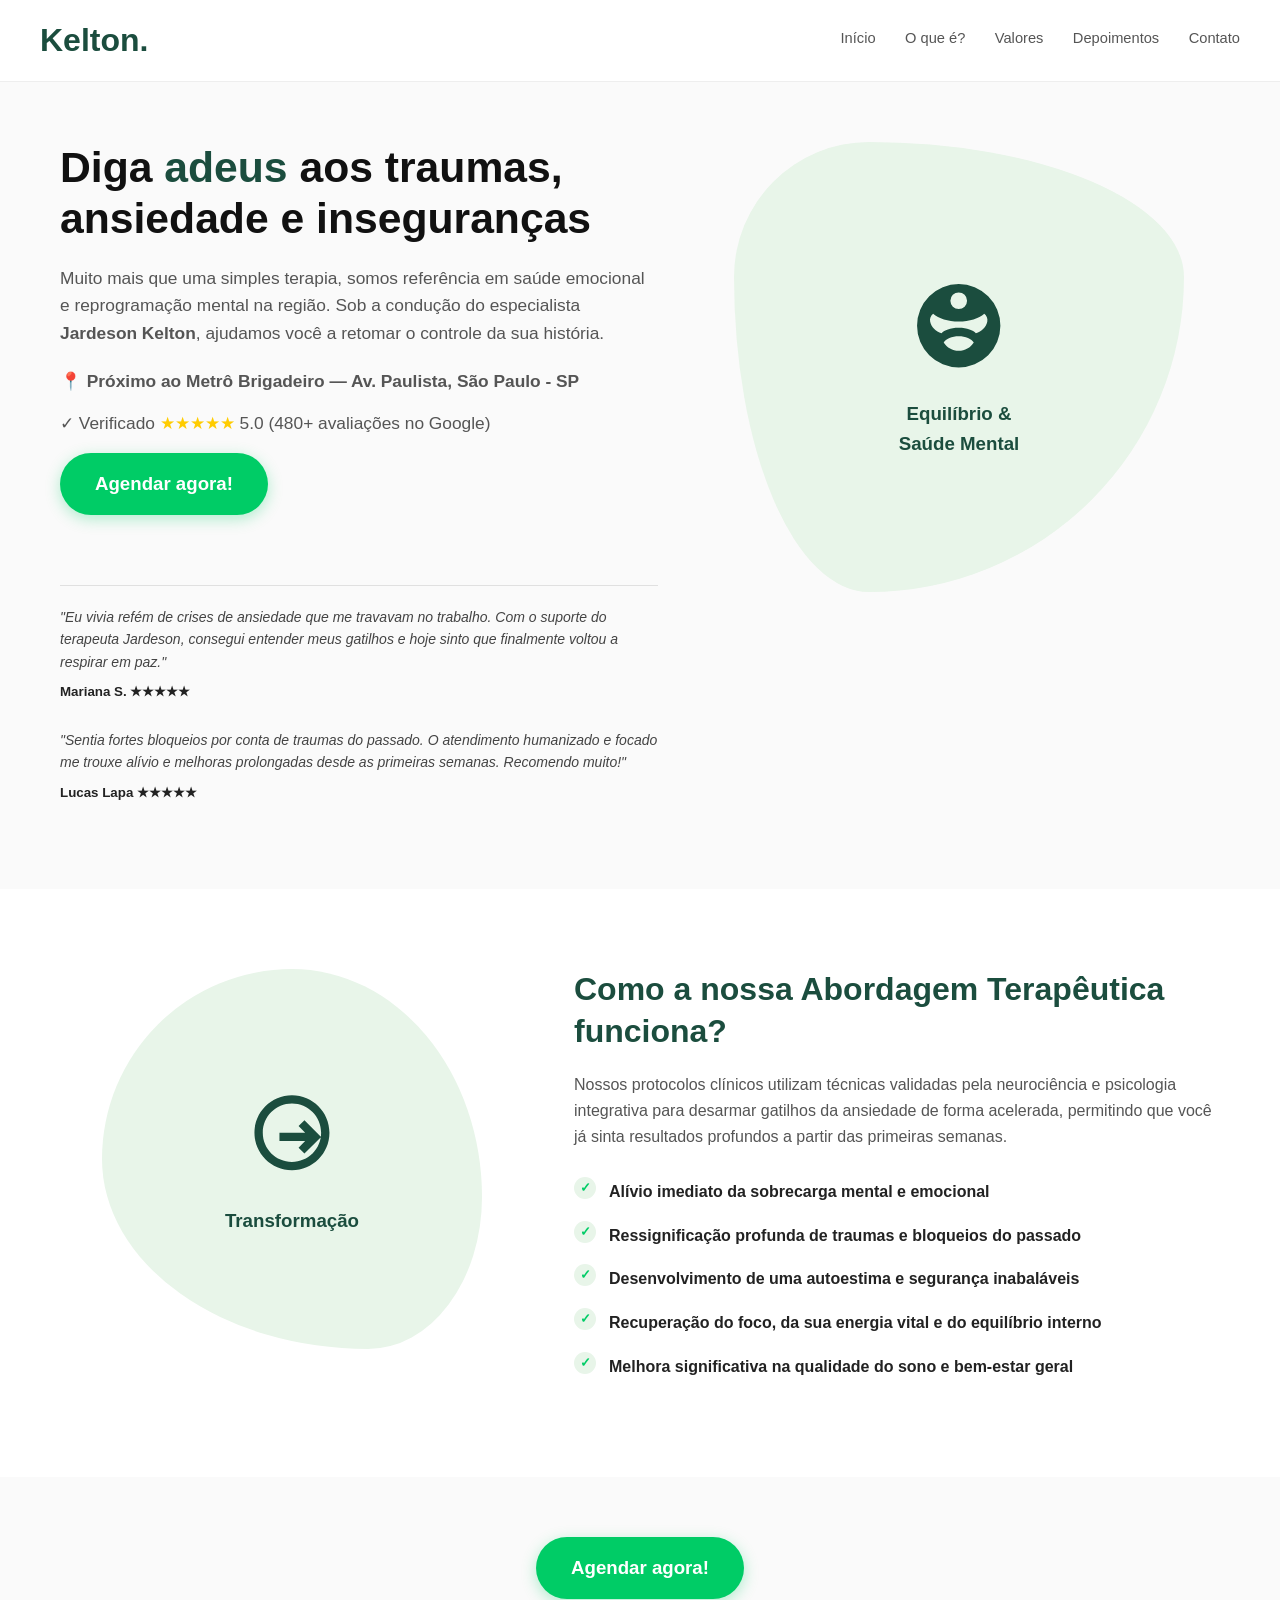
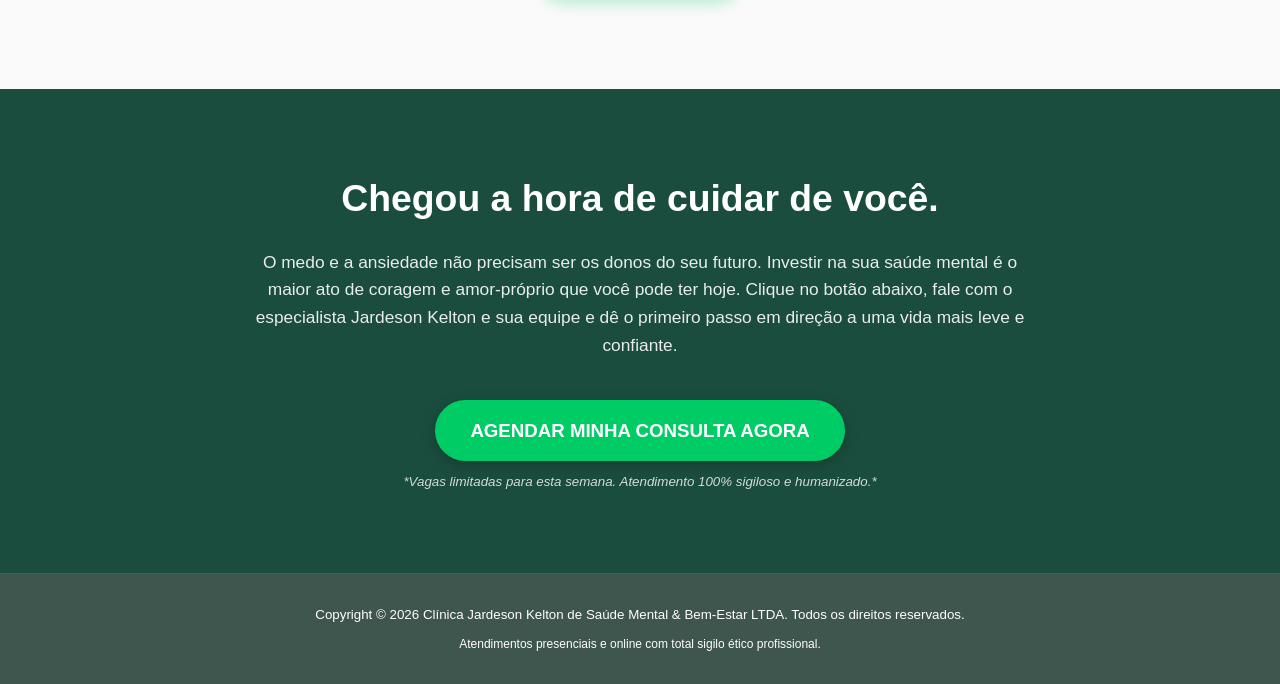
==== JK_LANDPAGE.HTML @ 59429563 "First commit" ====
<!DOCTYPE html>
<html lang="pt-BR">
<head>
    <meta charset="UTF-8">
    <meta name="viewport" content="width=device-width, initial-scale=1.0">
    <title>Clínica Jardeson Kelton - Vença Traumas, Ansiedade e Inseguranças</title>
    <style>
        * {
            box-sizing: border-box;
            margin: 0;
            padding: 0;
            font-family: 'Helvetica Neue', Helvetica, Arial, sans-serif;
        }

        body {
            background-color: #fafafa;
            color: #333333;
            line-height: 1.6;
        }

        header {
            background-color: #ffffff;
            padding: 15px 40px;
            display: block;
            border-bottom: 1px solid #eeeeee;
            position: sticky;
            top: 0;
            z-index: 1000;
        }

        .header-container {
            max-width: 1200px;
            margin: 0 auto;
            display: block;
        }

        .logo {
            float: left;
            font-size: 24pt;
            font-weight: bold;
            color: #1b4d3e;
            text-decoration: none;
        }

        .nav-menu {
            float: right;
            list-style: none;
            margin-top: 10px;
        }

        .nav-menu li {
            display: inline-block;
            margin-left: 25px;
        }

        .nav-menu li a {
            text-decoration: none;
            color: #555555;
            font-size: 11pt;
            font-weight: 500;
        }

        .nav-menu li a:hover {
            color: #1b4d3e;
        }

        .clearfix::after {
            content: "";
            clear: both;
            display: table;
        }

        .hero-section {
            max-width: 1200px;
            margin: 60px auto;
            padding: 0 20px;
        }

        .hero-left {
            width: 55%;
            float: left;
            padding-right: 40px;
        }

        .hero-right {
            width: 45%;
            float: right;
            text-align: center;
        }

        .hero-left h1 {
            font-size: 32pt;
            color: #111111;
            line-height: 1.2;
            margin-bottom: 20px;
            font-weight: 700;
        }

        .hero-left h1 span {
            color: #1b4d3e;
        }

        .hero-left p {
            font-size: 13pt;
            color: #555555;
            margin-bottom: 15px;
        }

        .location-info {
            font-size: 11pt;
            color: #444444;
            margin-top: 20px;
            margin-bottom: 10px;
            font-weight: bold;
        }

        .rating-info {
            font-size: 10pt;
            color: #666666;
            margin-bottom: 30px;
        }

        .stars {
            color: #ffcc00;
        }

        .btn-cta {
            display: inline-block;
            background-color: #00cc66;
            color: #ffffff;
            text-decoration: none;
            padding: 16px 35px;
            border-radius: 50px;
            font-size: 14pt;
            font-weight: bold;
            box-shadow: 0 4px 15px rgba(0, 204, 102, 0.3);
            transition: background 0.3s;
            margin-bottom: 30px;
        }

        .btn-cta:hover {
            background-color: #00b359;
        }

        .testimonial-mini {
            margin-top: 40px;
            border-top: 1px solid #e0e0e0;
            padding-top: 20px;
        }

        .testimonial-item {
            margin-bottom: 25px;
        }

        .testimonial-item p {
            font-style: italic;
            font-size: 10.5pt;
            color: #444444;
            margin-bottom: 5px;
        }

        .testimonial-author {
            font-size: 10pt;
            font-weight: bold;
            color: #222222;
        }

        .illustration-box {
            background-color: #e8f5e9;
            border-radius: 30% 70% 70% 30% / 30% 30% 70% 70%;
            padding: 40px;
            display: inline-block;
            width: 100%;
            max-width: 450px;
            height: 450px;
            position: relative;
        }

        .illustration-placeholder {
            position: absolute;
            top: 50%;
            left: 50%;
            transform: translate(-50%, -50%);
            color: #1b4d3e;
            text-align: center;
        }

        .illustration-placeholder svg {
            width: 100px;
            height: 100px;
            fill: #1b4d3e;
            margin-bottom: 15px;
        }

        .features-section {
            background-color: #ffffff;
            padding: 80px 0;
            margin-top: 60px;
        }

        .features-container {
            max-width: 1200px;
            margin: 0 auto;
            padding: 0 20px;
        }

        .features-left {
            width: 40%;
            float: left;
            text-align: center;
        }

        .features-right {
            width: 60%;
            float: right;
            padding-left: 50px;
        }

        .features-right h2 {
            font-size: 24pt;
            color: #1b4d3e;
            margin-bottom: 20px;
            line-height: 1.3;
        }

        .features-right p {
            font-size: 12pt;
            color: #555555;
            margin-bottom: 30px;
        }

        .feature-list {
            list-style: none;
        }

        .feature-list li {
            font-size: 12pt;
            font-weight: bold;
            color: #222222;
            margin-bottom: 18px;
            position: relative;
            padding-left: 35px;
        }

        .feature-list li::before {
            content: "✓";
            position: absolute;
            left: 0;
            top: -2px;
            width: 22px;
            height: 22px;
            background-color: #e8f5e9;
            color: #00cc66;
            border-radius: 50%;
            text-align: center;
            line-height: 22px;
            font-size: 10pt;
        }

        .cta-center-section {
            text-align: center;
            padding: 60px 20px;
            background-color: #fafafa;
        }

        .final-cta-section {
            background-color: #1b4d3e;
            color: #ffffff;
            padding: 80px 20px;
            text-align: center;
        }

        .final-cta-container {
            max-width: 800px;
            margin: 0 auto;
        }

        .final-cta-container h2 {
            font-size: 28pt;
            margin-bottom: 20px;
        }

        .final-cta-container p {
            font-size: 13pt;
            margin-bottom: 40px;
            opacity: 0.9;
        }

        .final-cta-container .btn-cta {
            background-color: #00cc66;
            box-shadow: 0 4px 15px rgba(0, 0, 0, 0.2);
        }

        .final-cta-container .btn-cta:hover {
            background-color: #00b359;
        }

        .sub-text {
            display: block;
            font-size: 10pt;
            margin-top: -20px;
            opacity: 0.8;
            font-style: italic;
        }

        footer {
            background-color: #112e24;
            color: #ffffff;
            padding: 30px 20px;
            text-align: center;
            font-size: 10pt;
            opacity: 0.8;
            border-top: 1px solid #163d30;
        }

        @media (max-width: 768px) {
            .hero-left, .hero-right, .features-left, .features-right {
                width: 100%;
                float: none;
                padding: 0;
            }
            .features-right {
                margin-top: 40px;
            }
            .nav-menu {
                display: none;
            }
            .hero-left h1 {
                font-size: 24pt;
            }
        }
    </style>
</head>
<body>

    <header class="clearfix">
        <div class="header-container">
            <a href="#" class="logo">Kelton<span>.</span></a>
            <ul class="nav-menu">
                <li><a href="#">Início</a></li>
                <li><a href="#">O que é?</a></li>
                <li><a href="#">Valores</a></li>
                <li><a href="#">Depoimentos</a></li>
                <li><a href="#">Contato</a></li>
            </ul>
        </div>
    </header>

    <section class="hero-section clearfix">
        <div class="hero-left">
            <h1>Diga <span>adeus</span> aos traumas, ansiedade e inseguranças</h1>
            <p>Muito mais que uma simples terapia, somos referência em saúde emocional e reprogramação mental na região. Sob a condução do especialista <strong>Jardeson Kelton</strong>, ajudamos você a retomar o controle da sua história.</p>
            
            <p class="location-info">📍 Próximo ao Metrô Brigadeiro — Av. Paulista, São Paulo - SP</p>
            <p class="rating-info">✓ Verificado <span class="stars">★★★★★</span> 5.0 (480+ avaliações no Google)</p>
            
            <a href="https://wa.me/5111111111" class="btn-cta">Agendar agora!</a>

            <div class="testimonial-mini">
                <div class="testimonial-item">
                    <p>"Eu vivia refém de crises de ansiedade que me travavam no trabalho. Com o suporte do terapeuta Jardeson, consegui entender meus gatilhos e hoje sinto que finalmente voltou a respirar em paz."</p>
                    <span class="testimonial-author">Mariana S. ★★★★★</span>
                </div>
                <div class="testimonial-item">
                    <p>"Sentia fortes bloqueios por conta de traumas do passado. O atendimento humanizado e focado me trouxe alívio e melhoras prolongadas desde as primeiras semanas. Recomendo muito!"</p>
                    <span class="testimonial-author">Lucas Lapa ★★★★★</span>
                </div>
            </div>
        </div>

        <div class="hero-right">
            <div class="illustration-box">
                <div class="illustration-placeholder">
                    <svg viewBox="0 0 24 24">
                        <path d="M12,2A10,10 0 0,0 2,12A10,10 0 0,0 12,22A10,10 0 0,0 22,12A10,10 0 0,0 12,2M12,4A2,2 0 0,1 14,6A2,2 0 0,1 12,8A2,2 0 0,1 10,6A2,2 0 0,1 12,4M12,18C10.5,18 9.17,17.24 8.39,16C8.89,15.11 10.37,14.5 12,14.5C13.63,14.5 15.11,15.11 15.61,16C14.83,17.24 13.5,18 12,18M18.86,11C18.61,12.35 17.5,13.43 16.12,13.78C15.4,13.13 14.1,12.5 12,12.5C9.9,12.5 8.6,13.13 7.88,13.78C6.5,13.43 5.39,12.35 5.14,11C5,10.26 5.31,9.54 5.86,9.11C7.2,10.23 9.39,11 12,11C14.61,11 16.8,10.23 18.14,9.11C18.69,9.54 19,10.26 18.86,11Z"/>
                    </svg>
                    <h3>Equilíbrio & <br>Saúde Mental</h3>
                </div>
            </div>
        </div>
    </section>

    <section class="features-section clearfix">
        <div class="features-container">
            <div class="features-left">
                <div class="illustration-box" style="border-radius: 50% 50% 30% 70% / 50% 60% 40% 50%; max-width: 380px; height: 380px;">
                    <div class="illustration-placeholder">
                        <svg viewBox="0 0 24 24">
                            <path d="M12,3c-4.97,0-9,4.03-9,9s4.03,9,9,9s9-4.03,9-9S16.97,3,12,3z M12,19c-3.87,0-7-3.13-7-7s3.13-7,7-7s7,3.13,7,7S15.87,19,12,19z M15,9l-1.41,1.41L15.17,12H9v2h6.17l-1.59,1.59L15,17l4-4L15,9z"/>
                        </svg>
                        <h3>Transformação</h3>
                    </div>
                </div>
            </div>

            <div class="features-right">
                <h2>Como a nossa Abordagem Terapêutica funciona?</h2>
                <p>Nossos protocolos clínicos utilizam técnicas validadas pela neurociência e psicologia integrativa para desarmar gatilhos da ansiedade de forma acelerada, permitindo que você já sinta resultados profundos a partir das primeiras semanas.</p>
                
                <ul class="feature-list">
                    <li>Alívio imediato da sobrecarga mental e emocional</li>
                    <li>Ressignificação profunda de traumas e bloqueios do passado</li>
                    <li>Desenvolvimento de uma autoestima e segurança inabaláveis</li>
                    <li>Recuperação do foco, da sua energia vital e do equilíbrio interno</li>
                    <li>Melhora significativa na qualidade do sono e bem-estar geral</li>
                </ul>
            </div>
        </div>
    </section>

    <section class="cta-center-section">
        <a href="https://wa.me/5111111111" class="btn-cta">Agendar agora!</a>
    </section>

    <section class="final-cta-section">
        <div class="final-cta-container">
            <h2>Chegou a hora de cuidar de você.</h2>
            <p>O medo e a ansiedade não precisam ser os donos do seu futuro. Investir na sua saúde mental é o maior ato de coragem e amor-próprio que você pode ter hoje. Clique no botão abaixo, fale com o especialista Jardeson Kelton e sua equipe e dê o primeiro passo em direção a uma vida mais leve e confiante.</p>
            <a href="https://wa.me/5111111111" class="btn-cta">AGENDAR MINHA CONSULTA AGORA</a>
            <span class="sub-text">*Vagas limitadas para esta semana. Atendimento 100% sigiloso e humanizado.*</span>
        </div>
    </section>

    <footer>
        <p>Copyright © 2026 Clínica Jardeson Kelton de Saúde Mental & Bem-Estar LTDA. Todos os direitos reservados.</p>
        <p style="margin-top: 10px; font-size: 9pt;">Atendimentos presenciais e online com total sigilo ético profissional.</p>
    </footer>

</body>
</html>
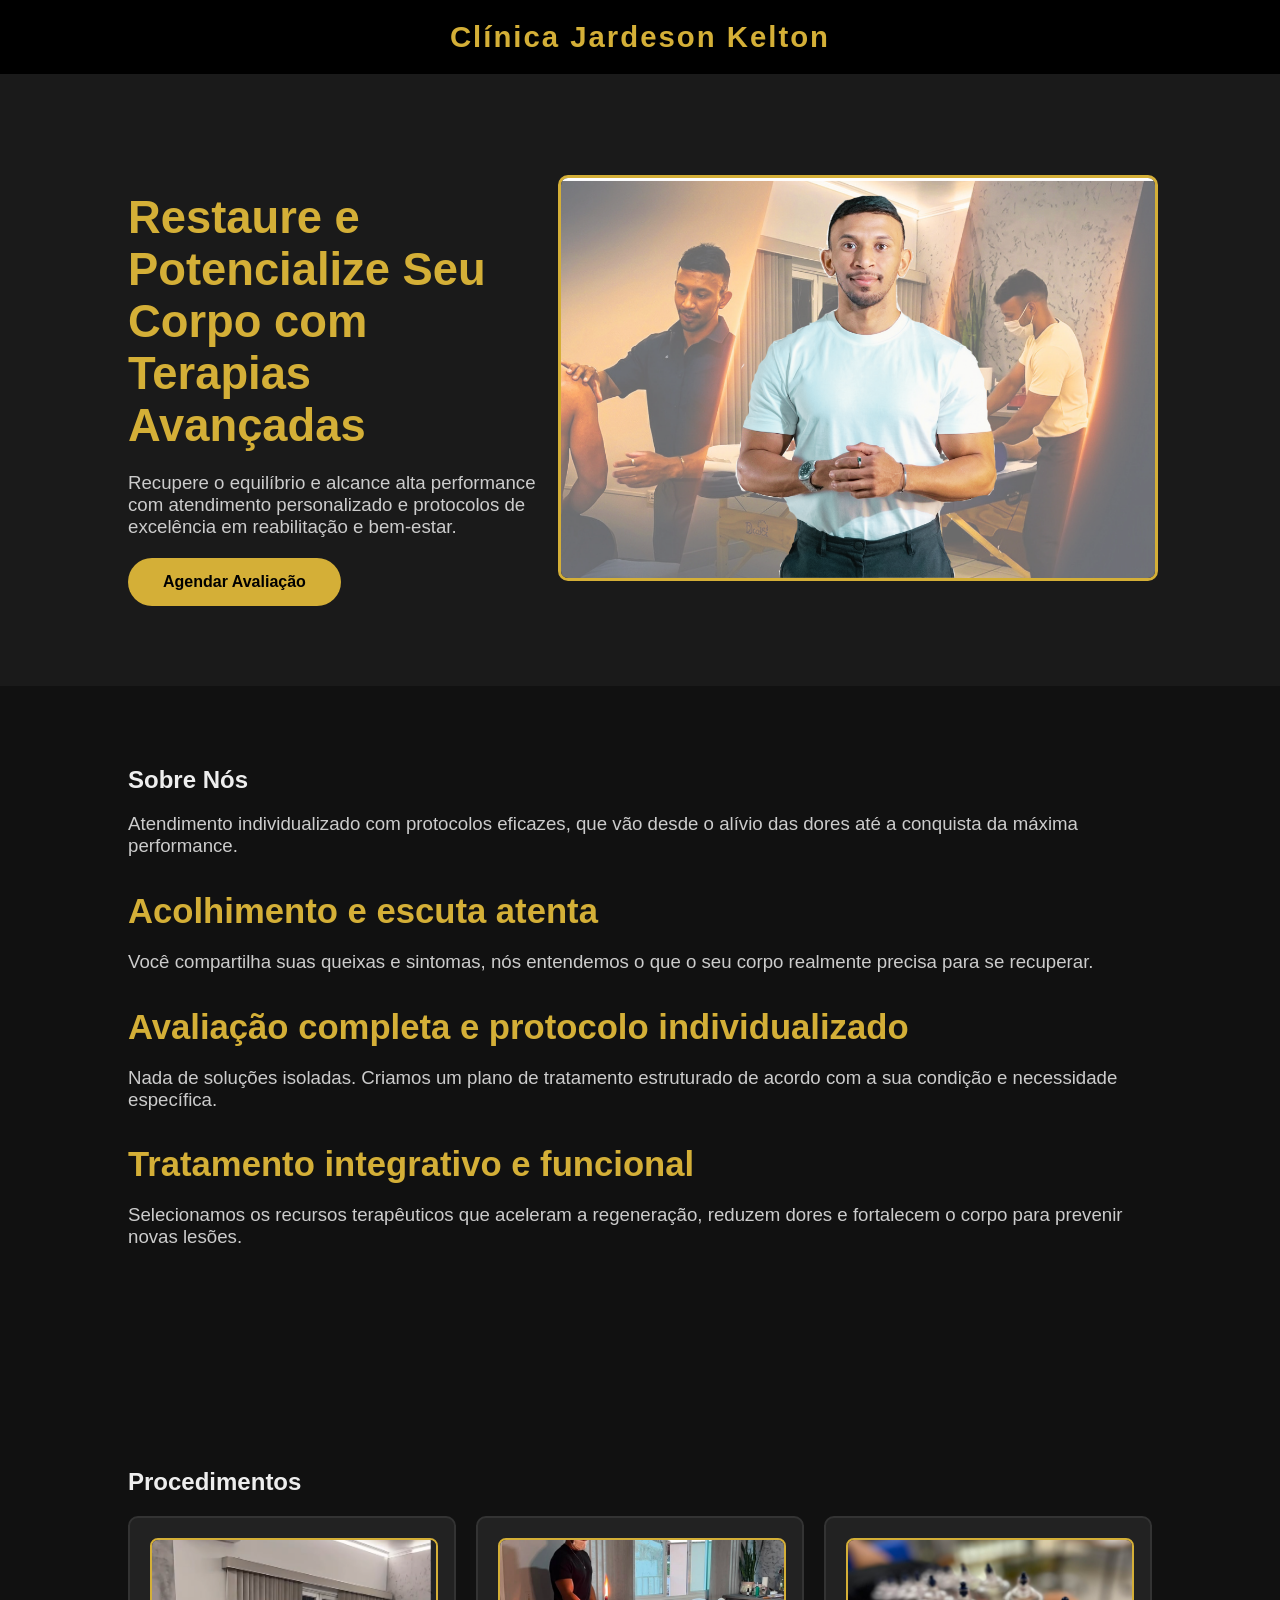
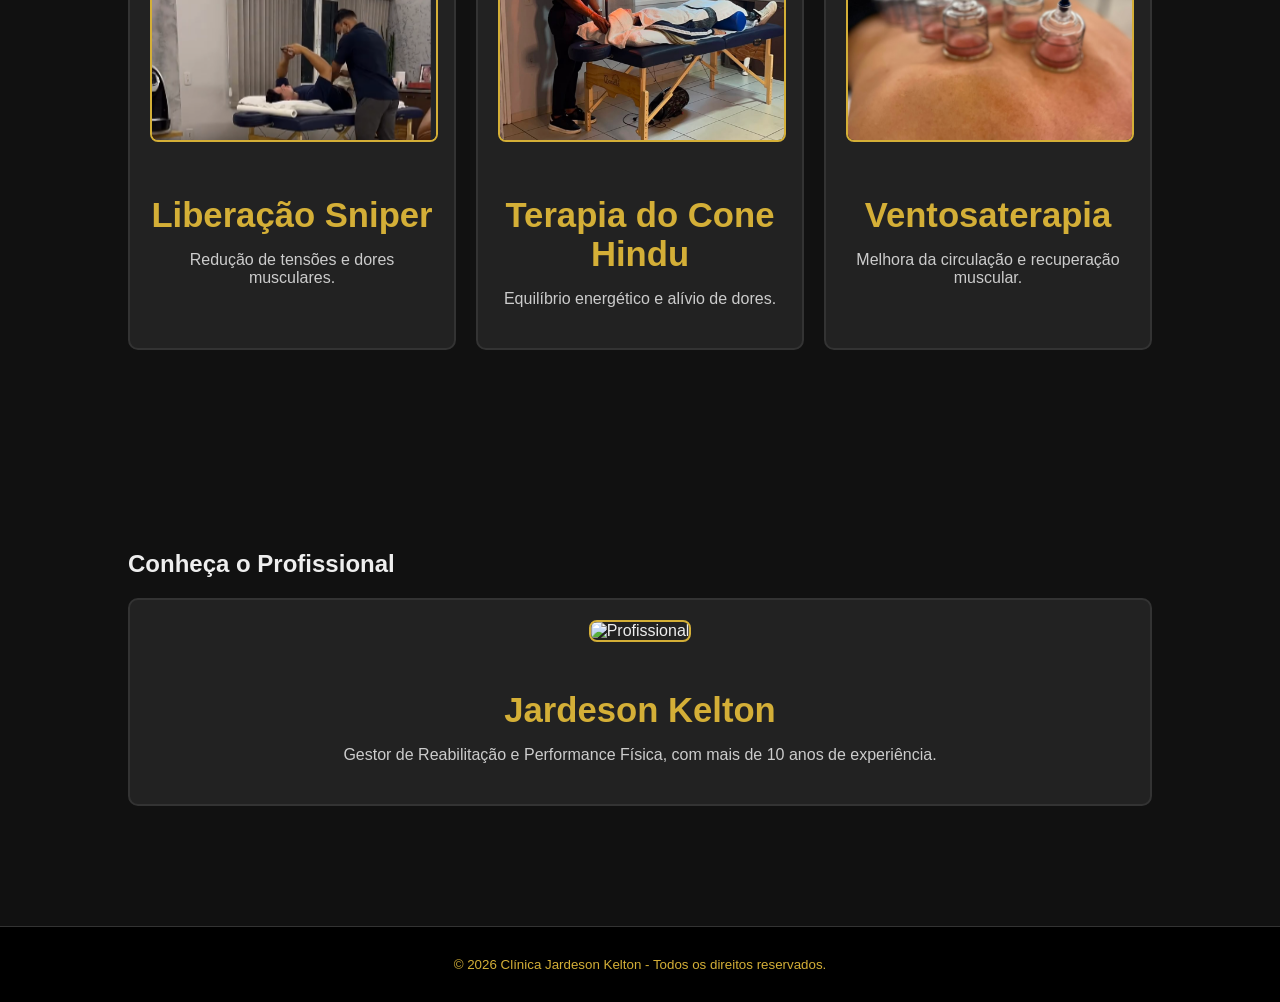
==== commit 21b6977d: "jk landinoage" ====
--- a/JK_LANDPAGE.HTML
+++ b/JK_LANDPAGE.HTML
@@ -1,430 +1,219 @@
 <!DOCTYPE html>
 <html lang="pt-BR">
 <head>
-    <meta charset="UTF-8">
-    <meta name="viewport" content="width=device-width, initial-scale=1.0">
-    <title>Clínica Jardeson Kelton - Vença Traumas, Ansiedade e Inseguranças</title>
-    <style>
-        * {
-            box-sizing: border-box;
-            margin: 0;
-            padding: 0;
-            font-family: 'Helvetica Neue', Helvetica, Arial, sans-serif;
-        }
-
-        body {
-            background-color: #fafafa;
-            color: #333333;
-            line-height: 1.6;
-        }
-
-        header {
-            background-color: #ffffff;
-            padding: 15px 40px;
-            display: block;
-            border-bottom: 1px solid #eeeeee;
-            position: sticky;
-            top: 0;
-            z-index: 1000;
-        }
-
-        .header-container {
-            max-width: 1200px;
-            margin: 0 auto;
-            display: block;
-        }
-
-        .logo {
-            float: left;
-            font-size: 24pt;
-            font-weight: bold;
-            color: #1b4d3e;
-            text-decoration: none;
-        }
-
-        .nav-menu {
-            float: right;
-            list-style: none;
-            margin-top: 10px;
-        }
-
-        .nav-menu li {
-            display: inline-block;
-            margin-left: 25px;
-        }
-
-        .nav-menu li a {
-            text-decoration: none;
-            color: #555555;
-            font-size: 11pt;
-            font-weight: 500;
-        }
-
-        .nav-menu li a:hover {
-            color: #1b4d3e;
-        }
-
-        .clearfix::after {
-            content: "";
-            clear: both;
-            display: table;
-        }
-
-        .hero-section {
-            max-width: 1200px;
-            margin: 60px auto;
-            padding: 0 20px;
-        }
-
-        .hero-left {
-            width: 55%;
-            float: left;
-            padding-right: 40px;
-        }
-
-        .hero-right {
-            width: 45%;
-            float: right;
-            text-align: center;
-        }
-
-        .hero-left h1 {
-            font-size: 32pt;
-            color: #111111;
-            line-height: 1.2;
-            margin-bottom: 20px;
-            font-weight: 700;
-        }
-
-        .hero-left h1 span {
-            color: #1b4d3e;
-        }
-
-        .hero-left p {
-            font-size: 13pt;
-            color: #555555;
-            margin-bottom: 15px;
-        }
-
-        .location-info {
-            font-size: 11pt;
-            color: #444444;
-            margin-top: 20px;
-            margin-bottom: 10px;
-            font-weight: bold;
-        }
-
-        .rating-info {
-            font-size: 10pt;
-            color: #666666;
-            margin-bottom: 30px;
-        }
-
-        .stars {
-            color: #ffcc00;
-        }
-
-        .btn-cta {
-            display: inline-block;
-            background-color: #00cc66;
-            color: #ffffff;
-            text-decoration: none;
-            padding: 16px 35px;
-            border-radius: 50px;
-            font-size: 14pt;
-            font-weight: bold;
-            box-shadow: 0 4px 15px rgba(0, 204, 102, 0.3);
-            transition: background 0.3s;
-            margin-bottom: 30px;
-        }
-
-        .btn-cta:hover {
-            background-color: #00b359;
-        }
-
-        .testimonial-mini {
-            margin-top: 40px;
-            border-top: 1px solid #e0e0e0;
-            padding-top: 20px;
-        }
-
-        .testimonial-item {
-            margin-bottom: 25px;
-        }
-
-        .testimonial-item p {
-            font-style: italic;
-            font-size: 10.5pt;
-            color: #444444;
-            margin-bottom: 5px;
-        }
-
-        .testimonial-author {
-            font-size: 10pt;
-            font-weight: bold;
-            color: #222222;
-        }
-
-        .illustration-box {
-            background-color: #e8f5e9;
-            border-radius: 30% 70% 70% 30% / 30% 30% 70% 70%;
-            padding: 40px;
-            display: inline-block;
-            width: 100%;
-            max-width: 450px;
-            height: 450px;
-            position: relative;
-        }
-
-        .illustration-placeholder {
-            position: absolute;
-            top: 50%;
-            left: 50%;
-            transform: translate(-50%, -50%);
-            color: #1b4d3e;
-            text-align: center;
-        }
-
-        .illustration-placeholder svg {
-            width: 100px;
-            height: 100px;
-            fill: #1b4d3e;
-            margin-bottom: 15px;
-        }
-
-        .features-section {
-            background-color: #ffffff;
-            padding: 80px 0;
-            margin-top: 60px;
-        }
-
-        .features-container {
-            max-width: 1200px;
-            margin: 0 auto;
-            padding: 0 20px;
-        }
-
-        .features-left {
-            width: 40%;
-            float: left;
-            text-align: center;
-        }
-
-        .features-right {
-            width: 60%;
-            float: right;
-            padding-left: 50px;
-        }
-
-        .features-right h2 {
-            font-size: 24pt;
-            color: #1b4d3e;
-            margin-bottom: 20px;
-            line-height: 1.3;
-        }
-
-        .features-right p {
-            font-size: 12pt;
-            color: #555555;
-            margin-bottom: 30px;
-        }
-
-        .feature-list {
-            list-style: none;
-        }
-
-        .feature-list li {
-            font-size: 12pt;
-            font-weight: bold;
-            color: #222222;
-            margin-bottom: 18px;
-            position: relative;
-            padding-left: 35px;
-        }
-
-        .feature-list li::before {
-            content: "✓";
-            position: absolute;
-            left: 0;
-            top: -2px;
-            width: 22px;
-            height: 22px;
-            background-color: #e8f5e9;
-            color: #00cc66;
-            border-radius: 50%;
-            text-align: center;
-            line-height: 22px;
-            font-size: 10pt;
-        }
-
-        .cta-center-section {
-            text-align: center;
-            padding: 60px 20px;
-            background-color: #fafafa;
-        }
-
-        .final-cta-section {
-            background-color: #1b4d3e;
-            color: #ffffff;
-            padding: 80px 20px;
-            text-align: center;
-        }
-
-        .final-cta-container {
-            max-width: 800px;
-            margin: 0 auto;
-        }
-
-        .final-cta-container h2 {
-            font-size: 28pt;
-            margin-bottom: 20px;
-        }
-
-        .final-cta-container p {
-            font-size: 13pt;
-            margin-bottom: 40px;
-            opacity: 0.9;
-        }
-
-        .final-cta-container .btn-cta {
-            background-color: #00cc66;
-            box-shadow: 0 4px 15px rgba(0, 0, 0, 0.2);
-        }
-
-        .final-cta-container .btn-cta:hover {
-            background-color: #00b359;
-        }
-
-        .sub-text {
-            display: block;
-            font-size: 10pt;
-            margin-top: -20px;
-            opacity: 0.8;
-            font-style: italic;
-        }
-
-        footer {
-            background-color: #112e24;
-            color: #ffffff;
-            padding: 30px 20px;
-            text-align: center;
-            font-size: 10pt;
-            opacity: 0.8;
-            border-top: 1px solid #163d30;
-        }
-
-        @media (max-width: 768px) {
-            .hero-left, .hero-right, .features-left, .features-right {
-                width: 100%;
-                float: none;
-                padding: 0;
-            }
-            .features-right {
-                margin-top: 40px;
-            }
-            .nav-menu {
-                display: none;
-            }
-            .hero-left h1 {
-                font-size: 24pt;
-            }
-        }
-    </style>
+  <meta charset="UTF-8">
+  <meta name="viewport" content="width=device-width, initial-scale=1.0">
+  <title>Clínica Jardeson Kelton</title>
+  <style>
+    body {
+      margin: 0;
+      font-family: 'Helvetica Neue', Arial, sans-serif;
+      background-color: #111; /* fundo escuro */
+      color: #eee;
+    }
+
+    header {
+      background: #000;
+      color: #d4af37; /* dourado */
+      padding: 20px 40px;
+      text-align: center;
+      font-size: 22pt;
+      font-weight: bold;
+      letter-spacing: 2px;
+    }
+
+    .hero {
+      display: flex;
+      justify-content: space-between;
+      align-items: center;
+      padding: 80px 10%;
+      background-color: #1a1a1a;
+    }
+
+    .hero-text {
+      width: 50%;
+    }
+
+    .hero-text h1 {
+      font-size: 34pt;
+      color: #d4af37;
+      margin-bottom: 20px;
+    }
+
+    .hero-text p {
+      font-size: 14pt;
+      margin-bottom: 20px;
+      color: #ccc;
+    }
+
+    .hero-text .btn {
+      display: inline-block;
+      background: #d4af37;
+      color: #000;
+      padding: 15px 35px;
+      border-radius: 30px;
+      text-decoration: none;
+      font-weight: bold;
+      transition: 0.3s;
+    }
+
+    .hero-text .btn:hover {
+      background: #b7952b;
+    }
+
+    .hero-img {
+      width: 69%;
+    }
+
+    .hero-img img {
+      width: 100%;
+      height: 400px; /* tamanho padrão da foto */
+      object-fit: cover;
+      border-radius: 10px;
+      border: 3px solid #d4af37;
+    }
+
+    section {
+      padding: 60px 10%;
+    }
+
+    section h3 {
+      font-size: 26pt;
+      margin-bottom: 20px;
+      color: #d4af37;
+    }
+
+    h3 {
+  color: #d4af37; /* dourado */
+  margin-bottom: 10px;
+}
+
+p {
+  color: #ccc;
+  font-size: 14pt;
+  margin-bottom: 20px;
+}
+
+
+    .sobre, .procedimentos, .profissional {
+      margin-bottom: 60px;
+    }
+
+    .cards {
+      display: flex;
+      flex-wrap: wrap;
+      gap: 20px;
+    }
+
+    .card {
+      flex: 1 1 250px;
+      background: #222;
+      padding: 20px;
+      border-radius: 10px;
+      text-align: center;
+      border: 2px solid #333;
+      transition: 0.3s;
+    }
+
+    .card:hover {
+      border-color: #d4af37;
+    }
+
+    .card img {
+      width: 100%;
+      height: 200px; /* tamanho padrão das fotos dos cards */
+      object-fit: cover;
+      border-radius: 8px;
+      margin-bottom: 15px;
+      border: 2px solid #d4af37;
+    }
+
+    .card h3 {
+      color: #d4af37;
+      margin-bottom: 10px;
+    }
+
+    .card p {
+      color: #ccc;
+      font-size: 12pt;
+    }
+
+    footer {
+      background: #000;
+      color: #d4af37;
+      text-align: center;
+      padding: 30px;
+      font-size: 10pt;
+      border-top: 1px solid #333;
+    }
+  </style>
 </head>
 <body>
 
-    <header class="clearfix">
-        <div class="header-container">
-            <a href="#" class="logo">Kelton<span>.</span></a>
-            <ul class="nav-menu">
-                <li><a href="#">Início</a></li>
-                <li><a href="#">O que é?</a></li>
-                <li><a href="#">Valores</a></li>
-                <li><a href="#">Depoimentos</a></li>
-                <li><a href="#">Contato</a></li>
-            </ul>
-        </div>
-    </header>
-
-    <section class="hero-section clearfix">
-        <div class="hero-left">
-            <h1>Diga <span>adeus</span> aos traumas, ansiedade e inseguranças</h1>
-            <p>Muito mais que uma simples terapia, somos referência em saúde emocional e reprogramação mental na região. Sob a condução do especialista <strong>Jardeson Kelton</strong>, ajudamos você a retomar o controle da sua história.</p>
-            
-            <p class="location-info">📍 Próximo ao Metrô Brigadeiro — Av. Paulista, São Paulo - SP</p>
-            <p class="rating-info">✓ Verificado <span class="stars">★★★★★</span> 5.0 (480+ avaliações no Google)</p>
-            
-            <a href="https://wa.me/5111111111" class="btn-cta">Agendar agora!</a>
-
-            <div class="testimonial-mini">
-                <div class="testimonial-item">
-                    <p>"Eu vivia refém de crises de ansiedade que me travavam no trabalho. Com o suporte do terapeuta Jardeson, consegui entender meus gatilhos e hoje sinto que finalmente voltou a respirar em paz."</p>
-                    <span class="testimonial-author">Mariana S. ★★★★★</span>
-                </div>
-                <div class="testimonial-item">
-                    <p>"Sentia fortes bloqueios por conta de traumas do passado. O atendimento humanizado e focado me trouxe alívio e melhoras prolongadas desde as primeiras semanas. Recomendo muito!"</p>
-                    <span class="testimonial-author">Lucas Lapa ★★★★★</span>
-                </div>
-            </div>
-        </div>
-
-        <div class="hero-right">
-            <div class="illustration-box">
-                <div class="illustration-placeholder">
-                    <svg viewBox="0 0 24 24">
-                        <path d="M12,2A10,10 0 0,0 2,12A10,10 0 0,0 12,22A10,10 0 0,0 22,12A10,10 0 0,0 12,2M12,4A2,2 0 0,1 14,6A2,2 0 0,1 12,8A2,2 0 0,1 10,6A2,2 0 0,1 12,4M12,18C10.5,18 9.17,17.24 8.39,16C8.89,15.11 10.37,14.5 12,14.5C13.63,14.5 15.11,15.11 15.61,16C14.83,17.24 13.5,18 12,18M18.86,11C18.61,12.35 17.5,13.43 16.12,13.78C15.4,13.13 14.1,12.5 12,12.5C9.9,12.5 8.6,13.13 7.88,13.78C6.5,13.43 5.39,12.35 5.14,11C5,10.26 5.31,9.54 5.86,9.11C7.2,10.23 9.39,11 12,11C14.61,11 16.8,10.23 18.14,9.11C18.69,9.54 19,10.26 18.86,11Z"/>
-                    </svg>
-                    <h3>Equilíbrio & <br>Saúde Mental</h3>
-                </div>
-            </div>
-        </div>
-    </section>
-
-    <section class="features-section clearfix">
-        <div class="features-container">
-            <div class="features-left">
-                <div class="illustration-box" style="border-radius: 50% 50% 30% 70% / 50% 60% 40% 50%; max-width: 380px; height: 380px;">
-                    <div class="illustration-placeholder">
-                        <svg viewBox="0 0 24 24">
-                            <path d="M12,3c-4.97,0-9,4.03-9,9s4.03,9,9,9s9-4.03,9-9S16.97,3,12,3z M12,19c-3.87,0-7-3.13-7-7s3.13-7,7-7s7,3.13,7,7S15.87,19,12,19z M15,9l-1.41,1.41L15.17,12H9v2h6.17l-1.59,1.59L15,17l4-4L15,9z"/>
-                        </svg>
-                        <h3>Transformação</h3>
-                    </div>
-                </div>
-            </div>
-
-            <div class="features-right">
-                <h2>Como a nossa Abordagem Terapêutica funciona?</h2>
-                <p>Nossos protocolos clínicos utilizam técnicas validadas pela neurociência e psicologia integrativa para desarmar gatilhos da ansiedade de forma acelerada, permitindo que você já sinta resultados profundos a partir das primeiras semanas.</p>
-                
-                <ul class="feature-list">
-                    <li>Alívio imediato da sobrecarga mental e emocional</li>
-                    <li>Ressignificação profunda de traumas e bloqueios do passado</li>
-                    <li>Desenvolvimento de uma autoestima e segurança inabaláveis</li>
-                    <li>Recuperação do foco, da sua energia vital e do equilíbrio interno</li>
-                    <li>Melhora significativa na qualidade do sono e bem-estar geral</li>
-                </ul>
-            </div>
-        </div>
-    </section>
-
-    <section class="cta-center-section">
-        <a href="https://wa.me/5111111111" class="btn-cta">Agendar agora!</a>
-    </section>
-
-    <section class="final-cta-section">
-        <div class="final-cta-container">
-            <h2>Chegou a hora de cuidar de você.</h2>
-            <p>O medo e a ansiedade não precisam ser os donos do seu futuro. Investir na sua saúde mental é o maior ato de coragem e amor-próprio que você pode ter hoje. Clique no botão abaixo, fale com o especialista Jardeson Kelton e sua equipe e dê o primeiro passo em direção a uma vida mais leve e confiante.</p>
-            <a href="https://wa.me/5111111111" class="btn-cta">AGENDAR MINHA CONSULTA AGORA</a>
-            <span class="sub-text">*Vagas limitadas para esta semana. Atendimento 100% sigiloso e humanizado.*</span>
-        </div>
-    </section>
-
-    <footer>
-        <p>Copyright © 2026 Clínica Jardeson Kelton de Saúde Mental & Bem-Estar LTDA. Todos os direitos reservados.</p>
-        <p style="margin-top: 10px; font-size: 9pt;">Atendimentos presenciais e online com total sigilo ético profissional.</p>
-    </footer>
+  <header>
+    Clínica Jardeson Kelton
+  </header>
+
+  <section class="hero">
+    <div class="hero-text">
+      <h1>Restaure e Potencialize Seu Corpo com Terapias Avançadas</h1>
+      <p>Recupere o equilíbrio e alcance alta performance com atendimento personalizado e protocolos de excelência em reabilitação e bem-estar.</p>
+      <a href="https://wa.me/11991890914?text=Olá%20gostaria%20de%20agendar%20uma%20avaliação" class="btn">Agendar Avaliação</a>
+
+    </div>
+    <div class="hero-img">
+  <img src="images/banjk.png" alt="Foto destaque">
+</div>
+  </section>
+
+  <section class="sobre">
+    <h1>Sobre Nós</h1>
+    <p>Atendimento individualizado com protocolos eficazes, que vão desde o alívio das dores até a conquista da máxima performance.</p>
+     <h3>Acolhimento e escuta atenta</h3>
+  <p>Você compartilha suas queixas e sintomas, nós entendemos o que o seu corpo realmente precisa para se recuperar.</p>
+
+  <h3>Avaliação completa e protocolo individualizado</h3>
+  <p>Nada de soluções isoladas. Criamos um plano de tratamento estruturado de acordo com a sua condição e necessidade específica.</p>
+
+  <h3>Tratamento integrativo e funcional</h3>
+  <p>Selecionamos os recursos terapêuticos que aceleram a regeneração, reduzem dores e fortalecem o corpo para prevenir novas lesões.</p>
+  </section>
+
+  <section class="procedimentos">
+    <h2>Procedimentos</h2>
+    <div class="cards">
+      <div class="card">
+        <img src="images/jk3.PNG" alt="Procedimento 1">
+        <h3>Liberação Sniper</h3>
+        <p>Redução de tensões e dores musculares.</p>
+      </div>
+      <div class="card">
+        <img src="images/cone.jpeg" alt="Procedimento 2">
+        <h3>Terapia do Cone Hindu</h3>
+        <p>Equilíbrio energético e alívio de dores.</p>
+      </div>
+      <div class="card">
+        <img src="images/ventosa.jpeg" alt="Procedimento 3">
+        <h3>Ventosaterapia</h3>
+        <p>Melhora da circulação e recuperação muscular.</p>
+      </div>
+    </div>
+  </section>
+
+  <section class="profissional">
+    <h2>Conheça o Profissional</h2>
+    <div class="cards">
+      <div class="card">
+        <img src="images/foto-profissional.jpg" alt="Profissional">
+        <h3>Jardeson Kelton</h3>
+        <p>Gestor de Reabilitação e Performance Física, com mais de 10 anos de experiência.</p>
+      </div>
+    </div>
+  </section>
+
+  <footer>
+    © 2026 Clínica Jardeson Kelton - Todos os direitos reservados.
+  </footer>
 
 </body>
-</html>+</html>
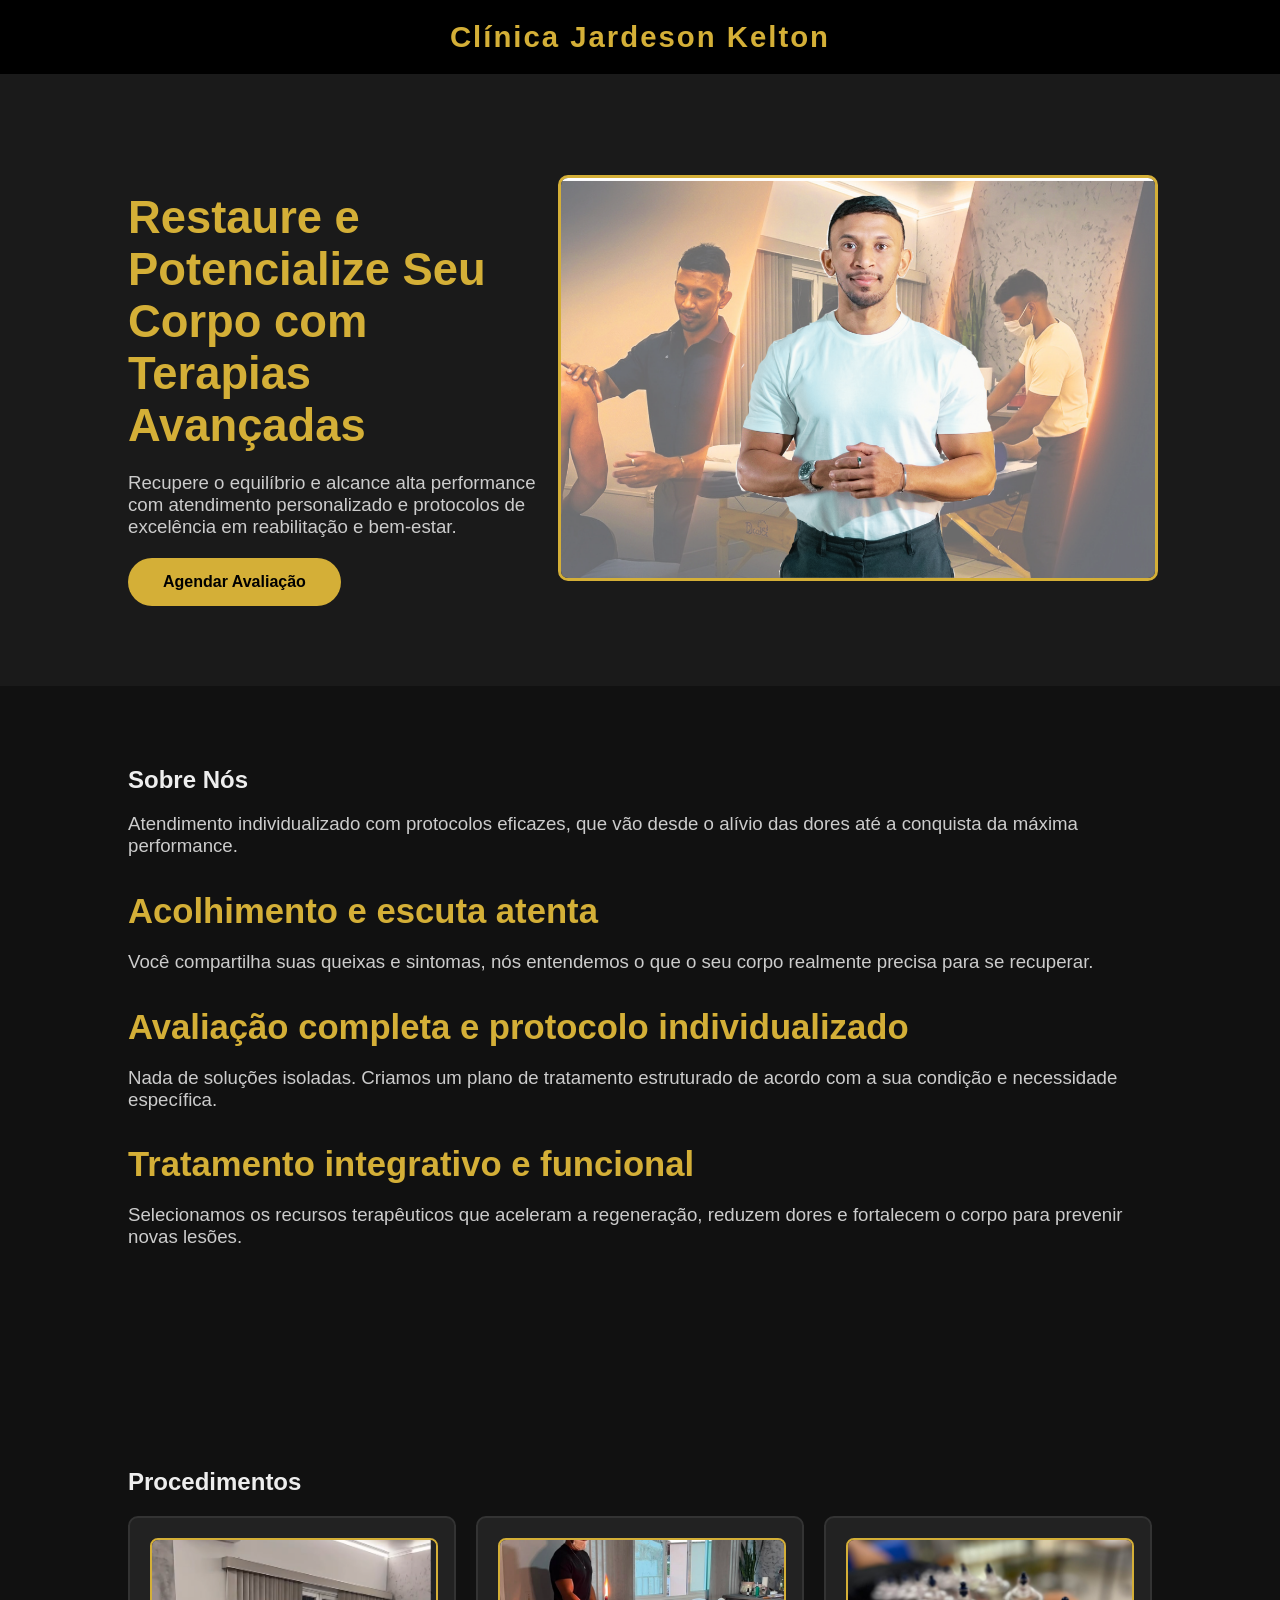
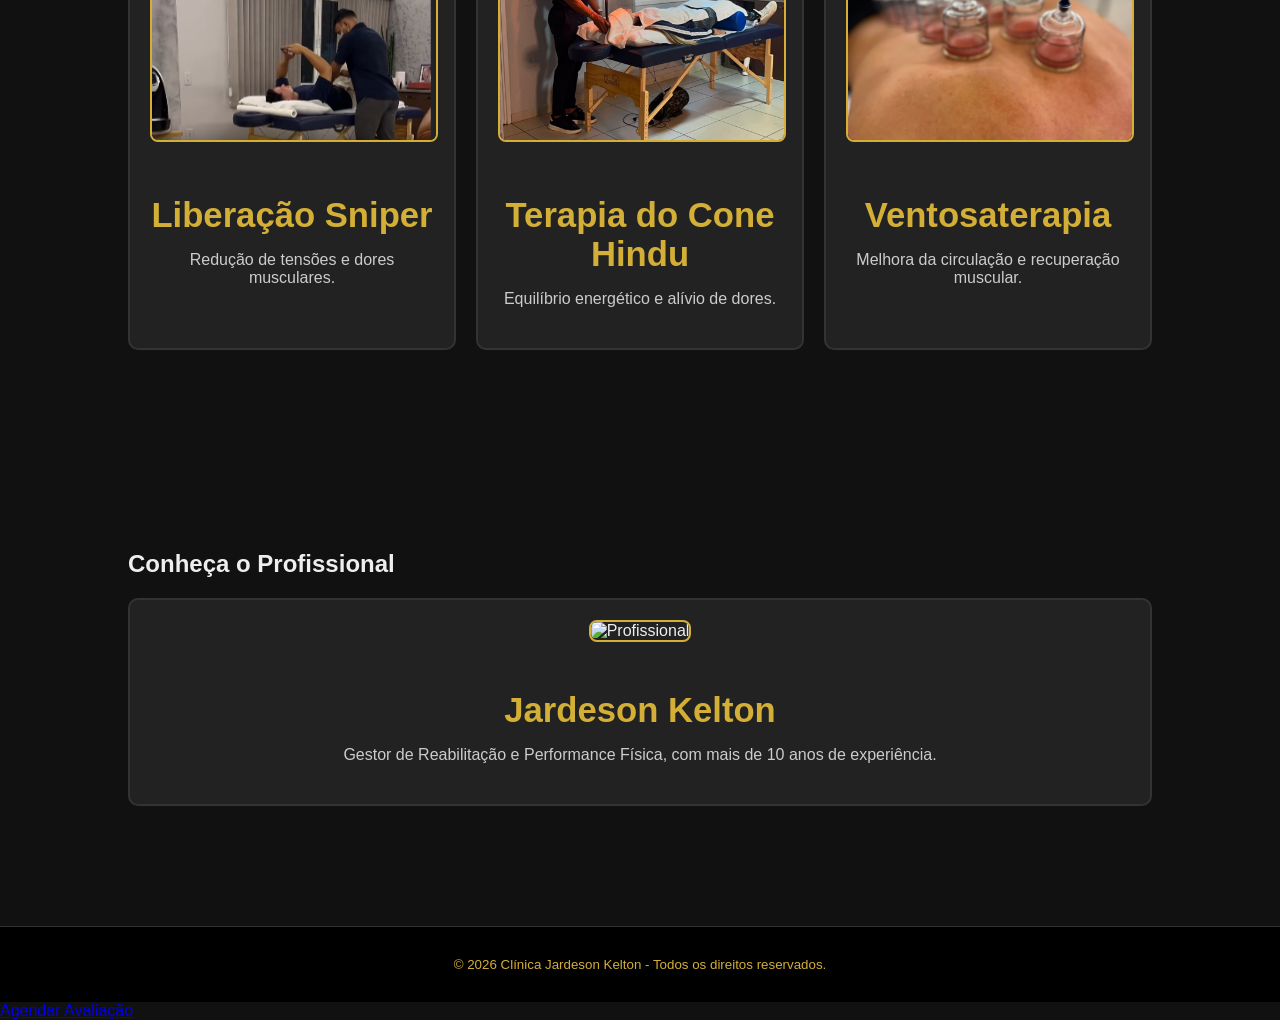
==== commit b769012b: "Add scheduling link to footer in JK_LANDPAGE.HTML" ====
--- a/JK_LANDPAGE.HTML
+++ b/JK_LANDPAGE.HTML
@@ -214,6 +214,7 @@
   <footer>
     © 2026 Clínica Jardeson Kelton - Todos os direitos reservados.
   </footer>
+   <a href="https://wa.me/11991890914?text=Olá%20gostaria%20de%20agendar%20uma%20avaliação" class="btn">Agendar Avaliação</a>
 
 </body>
 </html>
